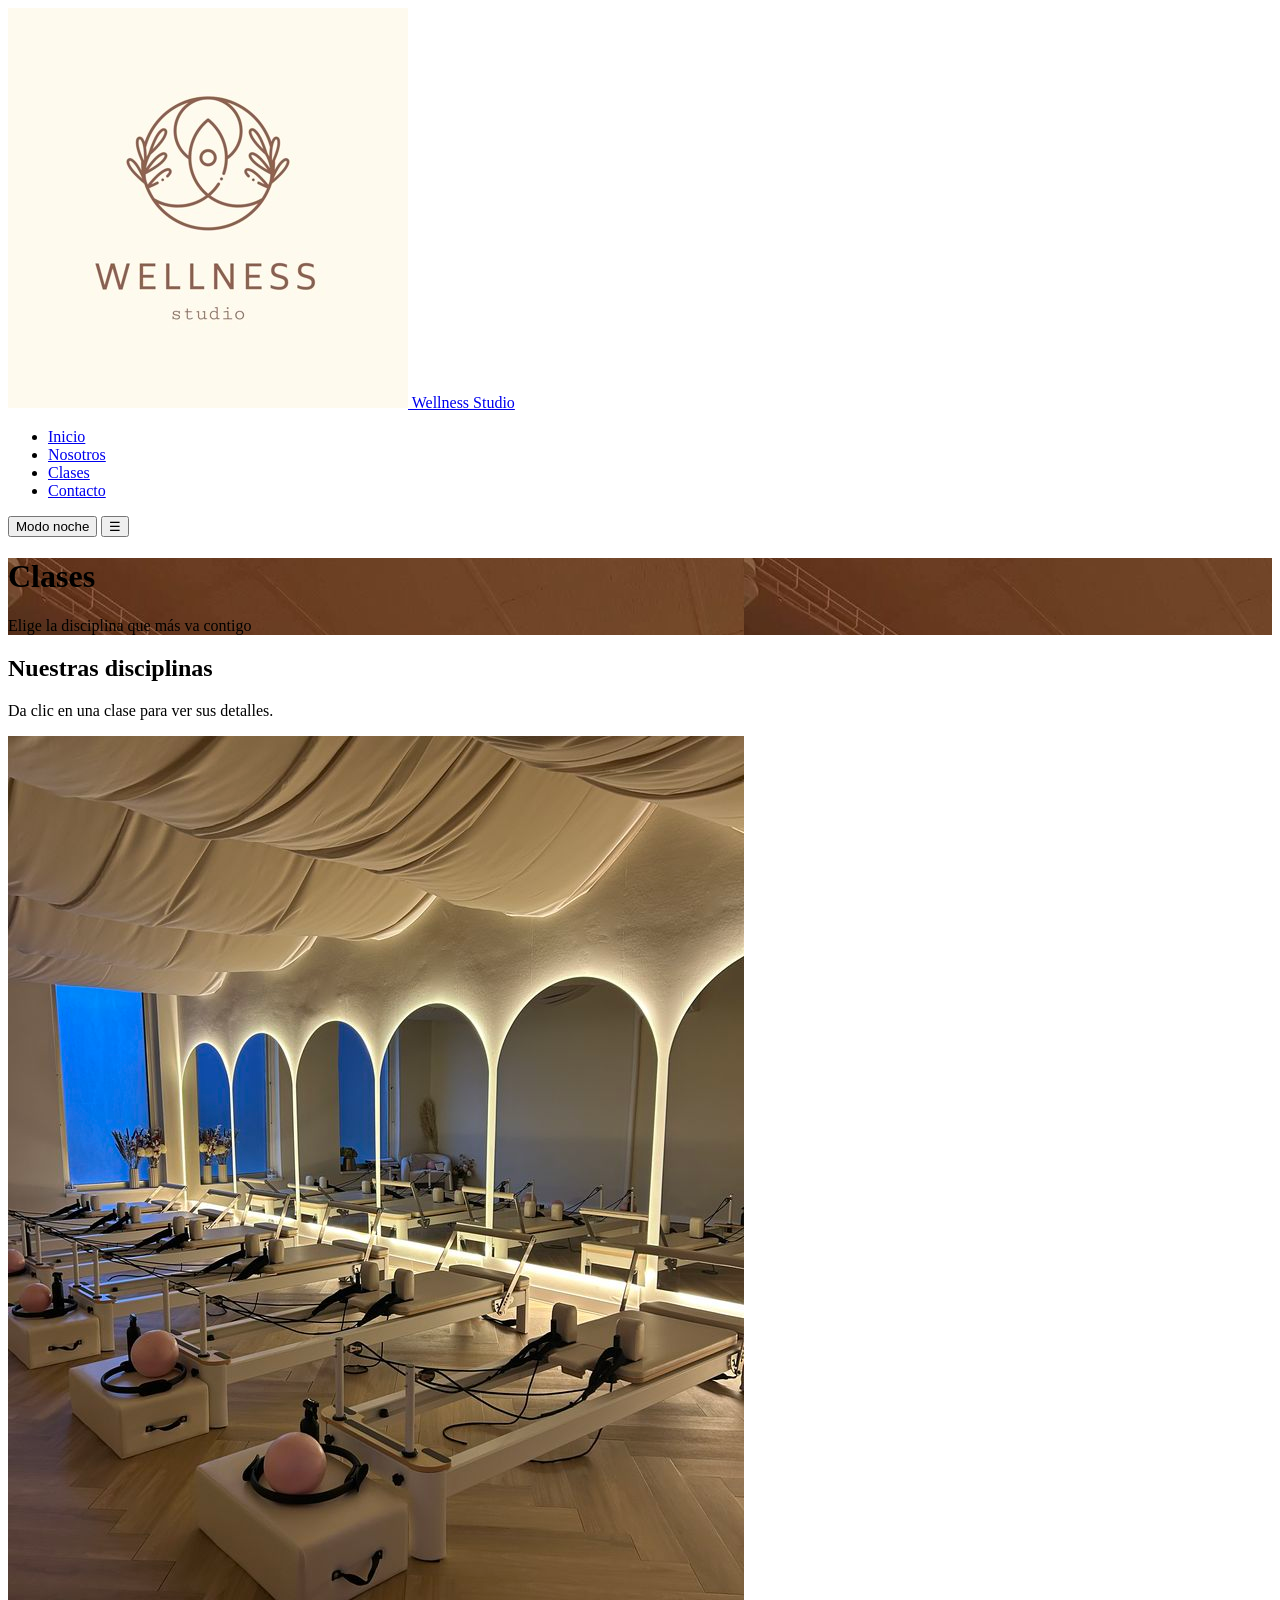
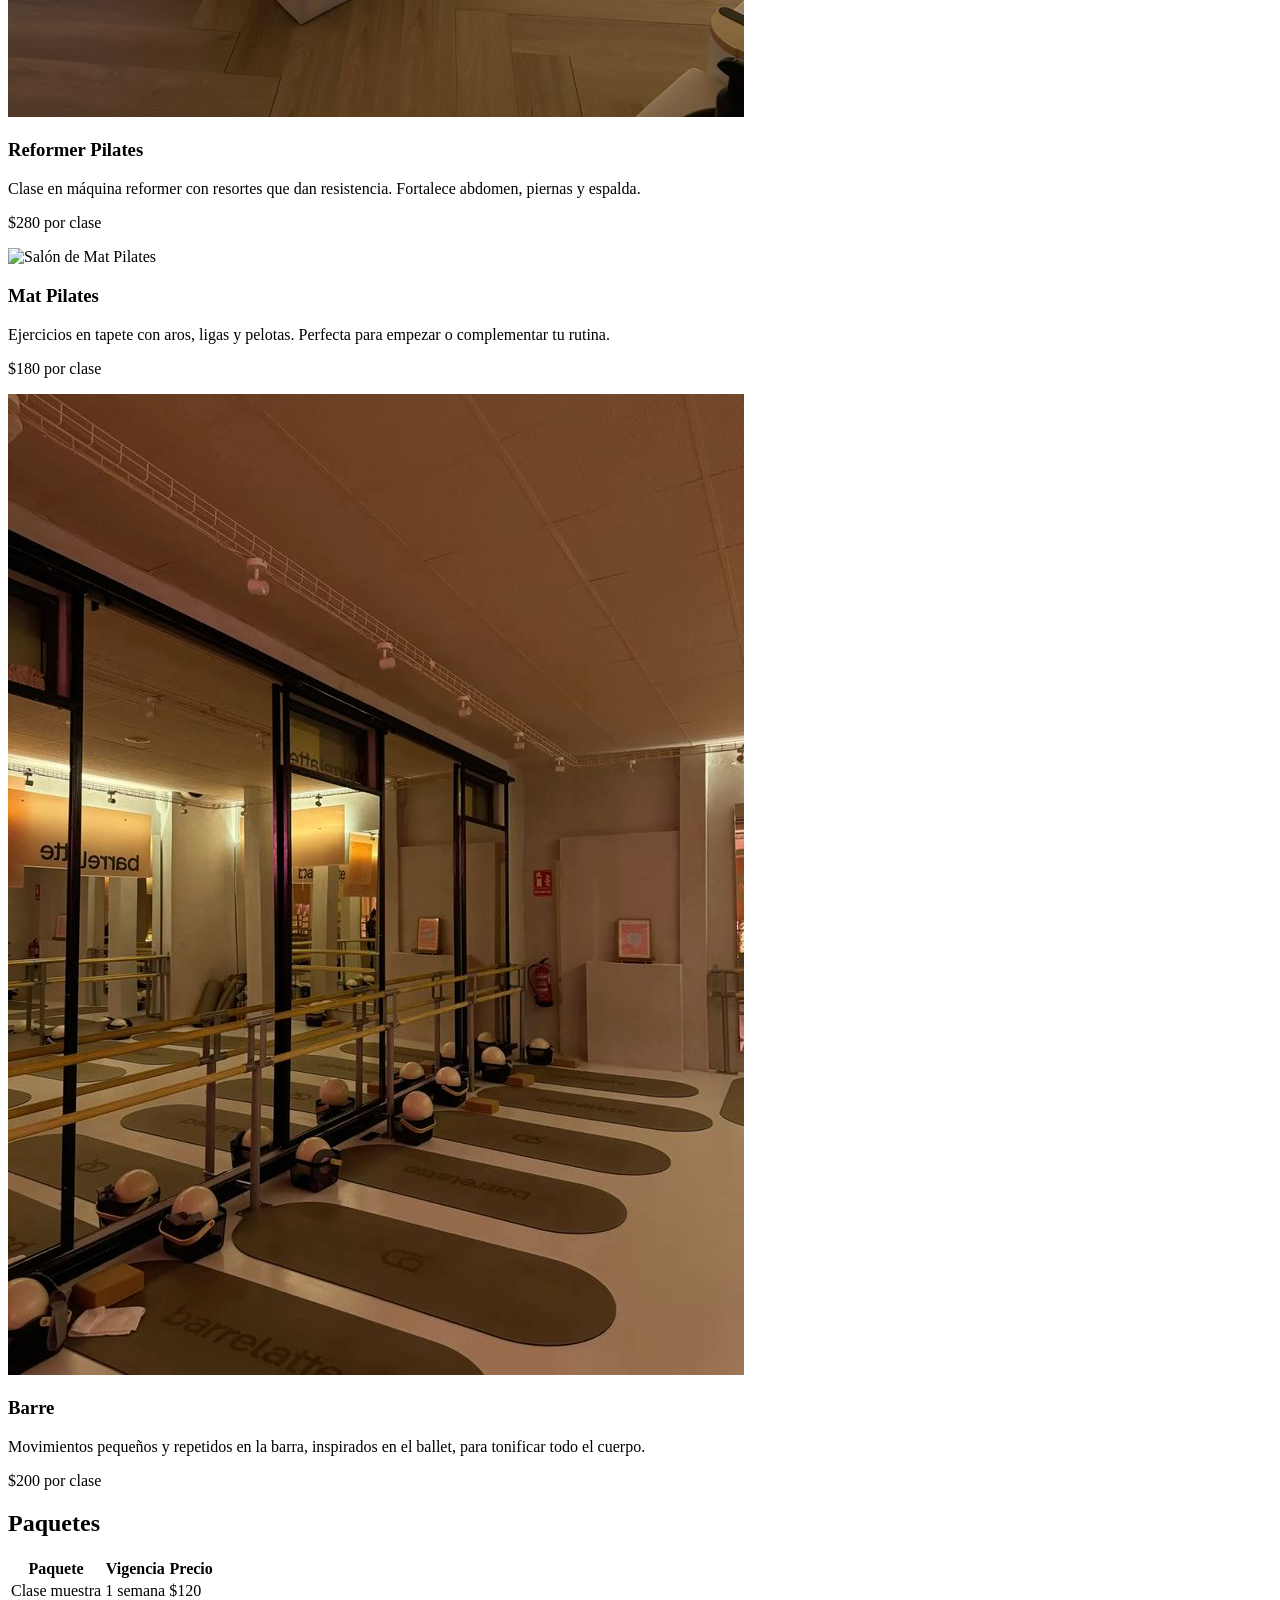
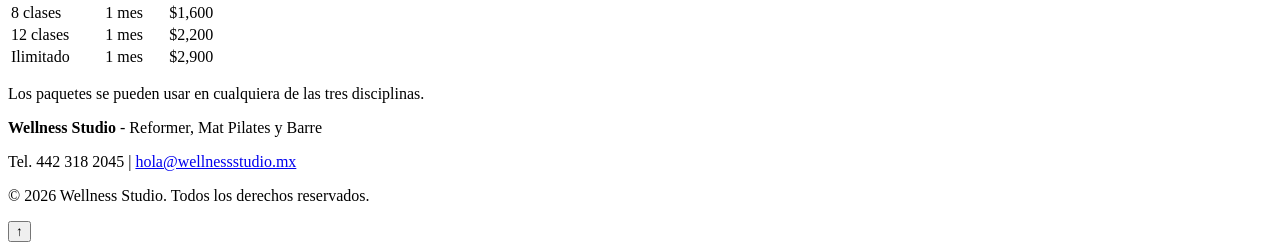
==== clases.html @ 2f32a02d "Agregar secciones html de Nosotros y Clases Nosotros para la historia del estudio, misión, visión e " ====
<!DOCTYPE html>
<html lang="es">
<head>
    <meta charset="UTF-8">
    <meta name="viewport" content="width=device-width, initial-scale=1.0">
    <title>Clases - Wellness Studio</title>
    <link rel="icon" href="img/logo.jpg" type="image/jpeg">

    
</head>
<body>

    <header class="barra-studio">
        <a href="index.html" class="logo-studio">
            <img src="img/logo.jpg" alt="Logo de Wellness Studio">
            Wellness Studio
        </a>
        <nav id="menu-principal">
            <ul class="menu-studio">
                <li><a href="index.html">Inicio</a></li>
                <li><a href="nosotros.html">Nosotros</a></li>
                <li><a href="clases.html" class="activo">Clases</a></li>
                <li><a href="contacto.html">Contacto</a></li>
            </ul>
        </nav>
        <button id="btn-noche">Modo noche</button>
        <button id="btn-menu-movil">&#9776;</button>
    </header>

    <div class="portada" style="background-image: url('img/barre_part.jpg');">
        <div class="velo">
            <h1>Clases</h1>
            <p>Elige la disciplina que más va contigo</p>
        </div>
    </div>

    <main>
        <section>
            <h2>Nuestras disciplinas</h2>
            <p>Da clic en una clase para ver sus detalles.</p>
            <div class="contenedor-clases">
                <div class="tarjeta-clase" data-clase="Reformer Pilates" data-duracion="50 min" data-cupo="8 personas" data-precio="$280">
                    <img src="img/reformer_part.jpg" alt="Salón de Reformer Pilates">
                    <h3>Reformer Pilates</h3>
                    <p>Clase en máquina reformer con resortes que dan resistencia. Fortalece abdomen, piernas y espalda.</p>
                    <p class="precio">$280 por clase</p>
                </div>
                <div class="tarjeta-clase" data-clase="Mat Pilates" data-duracion="50 min" data-cupo="12 personas" data-precio="$180">
                    <img src="img/matpilates_part.jpg" alt="Salón de Mat Pilates">
                    <h3>Mat Pilates</h3>
                    <p>Ejercicios en tapete con aros, ligas y pelotas. Perfecta para empezar o complementar tu rutina.</p>
                    <p class="precio">$180 por clase</p>
                </div>
                <div class="tarjeta-clase" data-clase="Barre" data-duracion="45 min" data-cupo="10 personas" data-precio="$200">
                    <img src="img/barre_part.jpg" alt="Salón de Barre">
                    <h3>Barre</h3>
                    <p>Movimientos pequeños y repetidos en la barra, inspirados en el ballet, para tonificar todo el cuerpo.</p>
                    <p class="precio">$200 por clase</p>
                </div>
            </div>

            <!-- aquí se escribe con jQuery la clase elegida -->
            <div id="clase-elegida" class="oculto"></div>
        </section>

        <section>
            <h2>Paquetes</h2>
            <table class="tabla-studio">
                <tr><th>Paquete</th><th>Vigencia</th><th>Precio</th></tr>
                <tr><td>Clase muestra</td><td>1 semana</td><td>$120</td></tr>
                <tr><td>8 clases</td><td>1 mes</td><td>$1,600</td></tr>
                <tr><td>12 clases</td><td>1 mes</td><td>$2,200</td></tr>
                <tr><td>Ilimitado</td><td>1 mes</td><td>$2,900</td></tr>
            </table>
            <p>Los paquetes se pueden usar en cualquiera de las tres disciplinas.</p>
        </section>
    </main>

    <footer>
        <p><strong>Wellness Studio</strong> - Reformer, Mat Pilates y Barre</p>
        <p>Tel. 442 318 2045 | <a href="mailto:hola@wellnessstudio.mx">hola@wellnessstudio.mx</a></p>
        <p id="fecha-hora"></p>
        <p>&copy; 2026 Wellness Studio. Todos los derechos reservados.</p>
    </footer>

    <button id="btn-subir">&#8593;</button>

    <script src="https://ajax.googleapis.com/ajax/libs/jquery/3.1.1/jquery.min.js"></script>

</body>
</html>
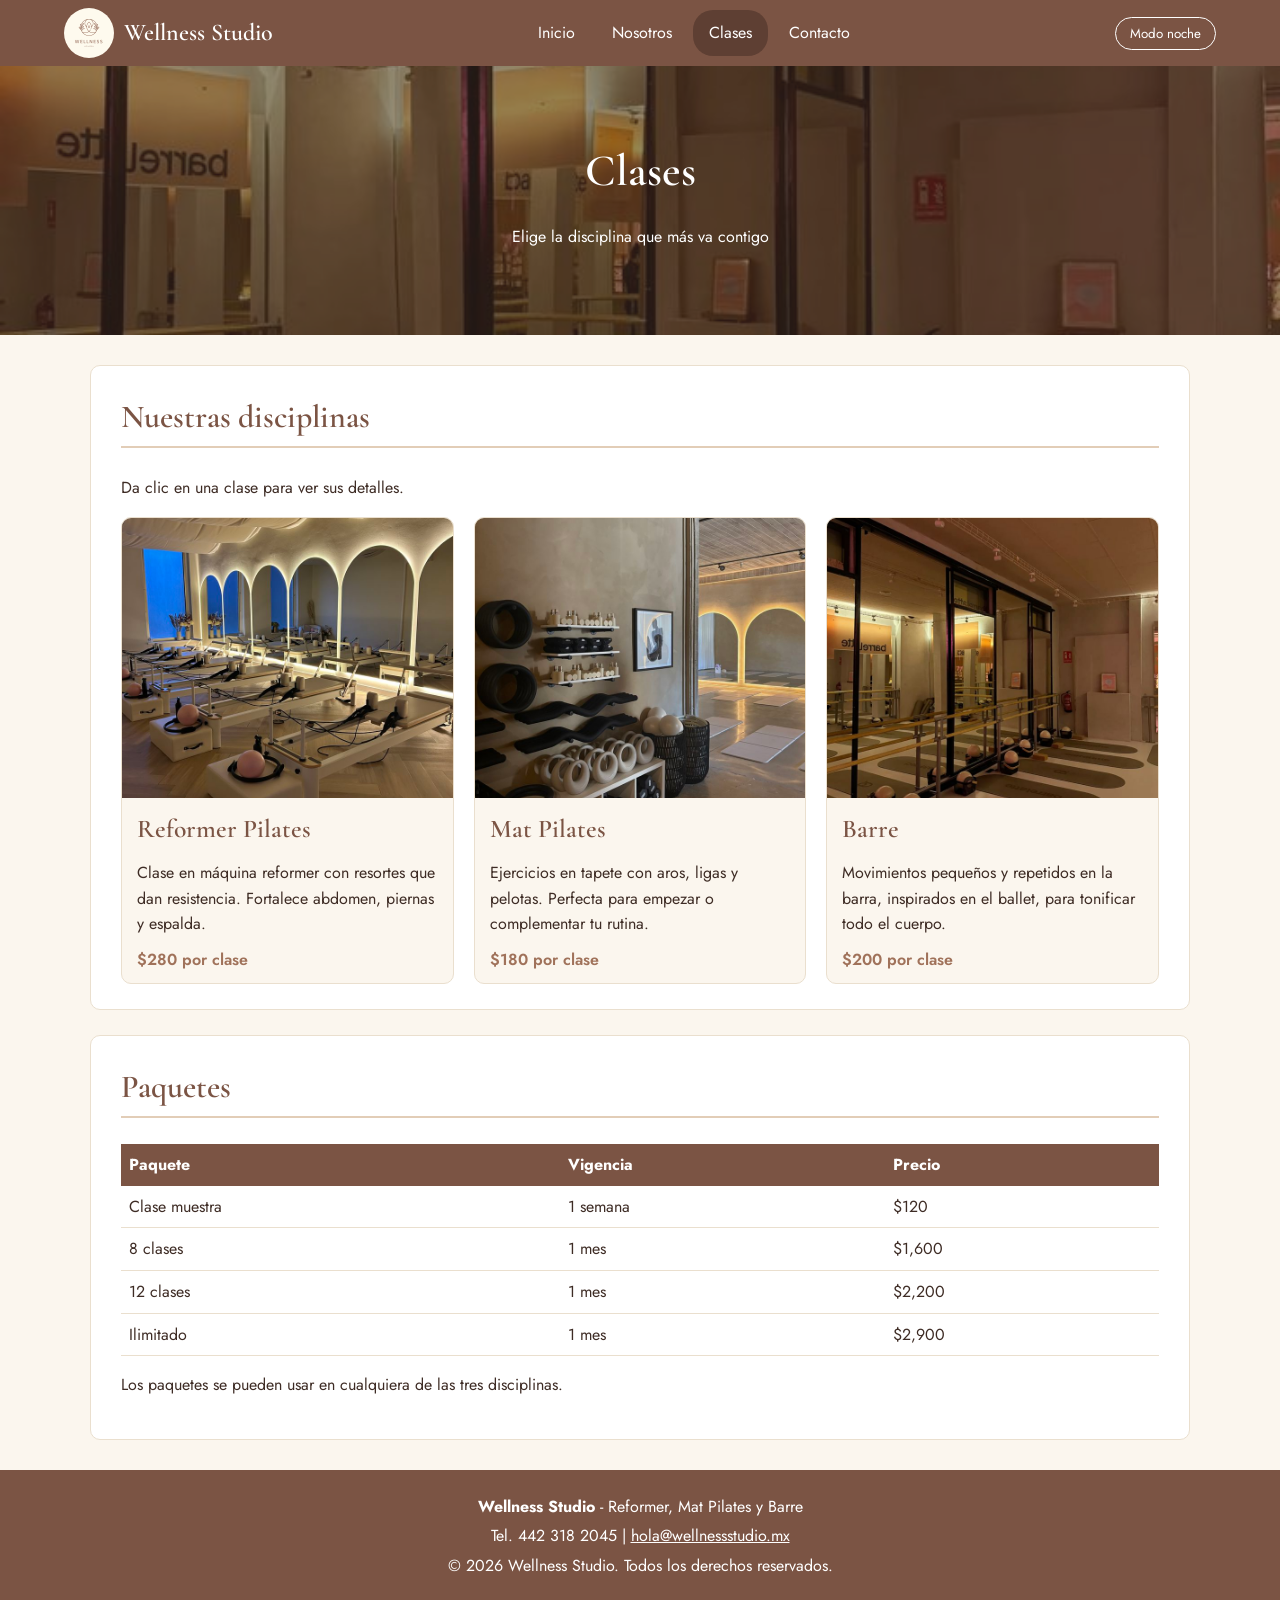
==== commit 165c9838: "Agregar identidad visual a la página web y linkearlo con html Añadir a página colores fuentes y esti" ====
--- a/clases.html
+++ b/clases.html
@@ -5,8 +5,8 @@
     <meta name="viewport" content="width=device-width, initial-scale=1.0">
     <title>Clases - Wellness Studio</title>
     <link rel="icon" href="img/logo.jpg" type="image/jpeg">
+    <link rel="stylesheet" href="css/style.css">
 
-    
 </head>
 <body>
 
--- a/css/style.css
+++ b/css/style.css
@@ -0,0 +1,540 @@
+@import url('https://fonts.googleapis.com/css2?family=Cormorant+Garamond:wght@500;600&family=Jost:wght@400;500;600&display=swap');
+
+/* Estilos globales de Wellness Studio */
+* {
+    box-sizing: border-box;
+}
+
+body {
+    font-family: 'Jost', Arial, Helvetica, sans-serif;
+    background-color: #fbf6ee;
+    color: #3e2c25;
+    margin: 0;
+    line-height: 1.6;
+}
+
+h1, h2, h3 {
+    font-family: 'Cormorant Garamond', Georgia, serif;
+    font-weight: 600;
+}
+
+a {
+    color: #7b5444;
+}
+
+.oculto {
+    display: none;
+}
+
+/* Barra superior de navegación */
+.barra-studio {
+    background-color: #7b5444;
+    position: sticky;
+    top: 0;
+    z-index: 10;
+    display: flex;
+    align-items: center;
+    justify-content: space-between;
+    flex-wrap: wrap;
+    padding: 8px 5%;
+}
+
+.logo-studio {
+    display: flex;
+    align-items: center;
+    gap: 10px;
+    color: white;
+    text-decoration: none;
+    font-family: 'Cormorant Garamond', Georgia, serif;
+    font-size: 1.5rem;
+    font-weight: 600;
+}
+
+.logo-studio img {
+    width: 50px;
+    border-radius: 50%;
+}
+
+.menu-studio {
+    list-style: none;
+    margin: 0;
+    padding: 0;
+}
+
+.menu-studio li {
+    display: inline-block;
+}
+
+.menu-studio a {
+    display: inline-block;
+    color: white;
+    text-decoration: none;
+    padding: 10px 16px;
+    border-radius: 20px;
+}
+
+.menu-studio a:hover,
+.menu-studio a.activo {
+    background-color: #5e3f33;
+}
+
+#btn-noche,
+#btn-menu-movil {
+    background: none;
+    color: white;
+    border: 1px solid white;
+    border-radius: 20px;
+    padding: 6px 14px;
+    cursor: pointer;
+    font-family: inherit;
+}
+
+#btn-menu-movil {
+    display: none;
+    font-size: 1.2rem;
+    border-radius: 4px;
+}
+
+/* Portadas con imagen de fondo */
+.portada {
+    background-size: cover;
+    background-position: center;
+    color: white;
+    text-align: center;
+}
+
+.velo {
+    background-color: rgba(62, 44, 37, 0.55);
+    padding: 70px 20px;
+}
+
+.portada h1 {
+    margin: 0;
+    font-size: 2.8rem;
+}
+
+.portada-inicio {
+    background-image: url("../img/reformer_part.jpg");
+}
+
+.portada-inicio .velo {
+    padding: 120px 20px;
+}
+
+.portada-inicio img {
+    width: 120px;
+    border-radius: 50%;
+}
+
+.portada-inicio h1 {
+    font-size: 3.4rem;
+}
+
+/* Layout principal */
+main {
+    width: 90%;
+    max-width: 1100px;
+    margin: 30px auto;
+}
+
+section {
+    background-color: white;
+    padding: 25px 30px;
+    margin-bottom: 25px;
+    border: 1px solid #eadfce;
+    border-radius: 10px;
+}
+
+section h2 {
+    color: #7b5444;
+    margin-top: 0;
+    font-size: 2rem;
+    border-bottom: 2px solid #e2cdb7;
+    padding-bottom: 4px;
+}
+
+/* Botones */
+.btn-studio {
+    display: inline-block;
+    background-color: #7b5444;
+    color: white;
+    padding: 10px 22px;
+    border: none;
+    border-radius: 25px;
+    font-family: inherit;
+    font-weight: 500;
+    text-decoration: none;
+    cursor: pointer;
+    margin: 5px 5px 5px 0;
+}
+
+.btn-studio:hover {
+    background-color: #5e3f33;
+}
+
+.btn-claro {
+    background-color: white;
+    color: #7b5444;
+}
+
+.btn-claro:hover {
+    background-color: #f3e9dc;
+}
+
+/* Cuadros en fila */
+.fila-studio {
+    display: flex;
+    gap: 20px;
+}
+
+.cuadro-studio {
+    flex: 1 1 0;
+    background-color: #fbf6ee;
+    border: 1px solid #e2cdb7;
+    padding: 20px;
+    border-radius: 10px;
+}
+
+.cuadro-studio h3 {
+    color: #7b5444;
+    margin: 0 0 6px;
+    font-size: 1.5rem;
+}
+
+.cuadro-studio p {
+    margin: 0;
+}
+
+/* Slider de clases (bxSlider) */
+.slider img {
+    width: 100%;
+    height: 420px;
+    object-fit: cover;
+}
+
+.bx-wrapper {
+    max-width: 850px !important;
+    margin: 0 auto 50px;
+    border: 0;
+    box-shadow: none;
+}
+
+.bx-wrapper .bx-caption {
+    background-color: rgba(62, 44, 37, 0.7);
+}
+
+.bx-wrapper .bx-caption span {
+    font-family: 'Jost', Arial, sans-serif;
+    font-size: 1rem;
+}
+
+/* Tabla de horarios y precios */
+.tabla-studio {
+    width: 100%;
+    border-collapse: collapse;
+}
+
+.tabla-studio th {
+    background-color: #7b5444;
+    color: white;
+    text-align: left;
+    padding: 8px;
+}
+
+.tabla-studio td {
+    padding: 8px;
+    border-bottom: 1px solid #eadfce;
+}
+
+/* Nosotros */
+.historia {
+    display: flex;
+    flex-wrap: wrap;
+    gap: 25px;
+    align-items: center;
+}
+
+.historia div {
+    flex: 1 1 300px;
+}
+
+.historia img {
+    flex: 1 1 280px;
+    max-width: 400px;
+    width: 100%;
+    height: 340px;
+    object-fit: cover;
+    border-radius: 10px;
+}
+
+.instalaciones {
+    display: flex;
+    flex-wrap: wrap;
+    gap: 12px;
+}
+
+.espacio {
+    flex: 1 1 220px;
+    margin: 0;
+}
+
+.espacio img {
+    width: 100%;
+    height: 300px;
+    object-fit: cover;
+    border-radius: 10px;
+}
+
+.espacio figcaption {
+    text-align: center;
+    font-weight: 500;
+}
+
+/* Clases */
+.contenedor-clases {
+    display: flex;
+    flex-wrap: wrap;
+    gap: 20px;
+}
+
+.tarjeta-clase {
+    flex: 1 1 260px;
+    border: 1px solid #eadfce;
+    border-radius: 10px;
+    overflow: hidden;
+    background-color: #fbf6ee;
+    cursor: pointer;
+    transition: transform 0.2s;
+}
+
+.tarjeta-clase:hover {
+    transform: translateY(-4px);
+}
+
+.tarjeta-clase.elegida {
+    border: 2px solid #7b5444;
+}
+
+.tarjeta-clase img {
+    width: 100%;
+    height: 280px;
+    object-fit: cover;
+}
+
+.tarjeta-clase h3,
+.tarjeta-clase p {
+    margin: 4px 15px 10px;
+}
+
+.tarjeta-clase h3 {
+    font-size: 1.6rem;
+    color: #7b5444;
+}
+
+.precio {
+    color: #a0725a;
+    font-weight: 600;
+}
+
+#clase-elegida {
+    margin-top: 20px;
+    background-color: #f3e9dc;
+    padding: 15px 20px;
+    border-radius: 10px;
+}
+
+/* Contacto */
+.contacto-fila {
+    display: flex;
+    flex-wrap: wrap;
+    gap: 25px;
+}
+
+.contacto-fila form {
+    flex: 2 1 340px;
+}
+
+.datos-studio {
+    flex: 1 1 240px;
+}
+
+.datos-studio img {
+    width: 100%;
+    max-width: 260px;
+    border-radius: 10px;
+}
+
+.campo {
+    display: flex;
+    flex-direction: column;
+    margin-bottom: 12px;
+}
+
+label {
+    font-weight: 500;
+}
+
+input, textarea, select {
+    width: 100%;
+    border: 1px solid #d6c4b0;
+    border-radius: 6px;
+    padding: 9px;
+    font-family: inherit;
+    font-size: 1rem;
+}
+
+.error-mensaje {
+    color: #c0392b;
+    font-size: 0.85rem;
+}
+
+.input-error {
+    border-color: #c0392b;
+}
+
+.exito {
+    background-color: #e3f1e0;
+    color: #2e5b27;
+    padding: 12px;
+    border-radius: 6px;
+}
+
+.mapa iframe {
+    width: 100%;
+    height: 400px;
+    border-radius: 10px;
+}
+
+/* Pie de página */
+footer {
+    background-color: #7b5444;
+    color: white;
+    text-align: center;
+    padding: 20px 10px;
+}
+
+footer p {
+    margin: 4px 0;
+}
+
+footer a {
+    color: white;
+}
+
+#fecha-hora {
+    font-size: 0.9rem;
+    opacity: 0.9;
+}
+
+#btn-subir {
+    display: none;
+    position: fixed;
+    right: 20px;
+    bottom: 20px;
+    width: 45px;
+    height: 45px;
+    border-radius: 50%;
+    border: none;
+    background-color: #a0725a;
+    color: white;
+    font-size: 1.3rem;
+    cursor: pointer;
+    z-index: 15;
+}
+
+/* Modo noche (tema oscuro) */
+body.noche {
+    background-color: #1f1915;
+    color: #eee3d6;
+}
+
+body.noche section,
+body.noche .cuadro-studio,
+body.noche .tarjeta-clase,
+body.noche #clase-elegida {
+    background-color: #2c231e;
+    border-color: #4a3b32;
+}
+
+body.noche section h2,
+body.noche h3,
+body.noche main a {
+    color: #e2c3a6;
+}
+
+body.noche input,
+body.noche textarea {
+    background-color: #1f1915;
+    color: #eee3d6;
+}
+
+/* Diseño responsivo */
+@media (max-width: 850px) {
+    #btn-menu-movil {
+        display: block;
+    }
+
+    #btn-noche {
+        margin-left: auto;
+        margin-right: 10px;
+    }
+
+    nav {
+        display: none;
+        width: 100%;
+        order: 3;
+    }
+
+    nav.abierto {
+        display: block;
+    }
+
+    .menu-studio li,
+    .menu-studio a {
+        display: block;
+    }
+}
+
+@media (max-width: 600px) {
+    .barra-studio {
+        padding: 8px 4%;
+    }
+
+    .logo-studio {
+        font-size: 1.15rem;
+    }
+
+    .logo-studio img {
+        width: 40px;
+    }
+
+    #btn-noche {
+        padding: 5px 10px;
+        font-size: 0.8rem;
+    }
+
+    section {
+        padding: 18px 15px;
+    }
+
+    .portada h1,
+    .portada-inicio h1 {
+        font-size: 2.1rem;
+    }
+
+    .portada-inicio .velo {
+        padding: 70px 20px;
+    }
+
+    .fila-studio {
+        flex-direction: column;
+    }
+
+    .slider img {
+        height: 250px;
+    }
+
+    .mapa iframe {
+        height: 300px;
+    }
+}
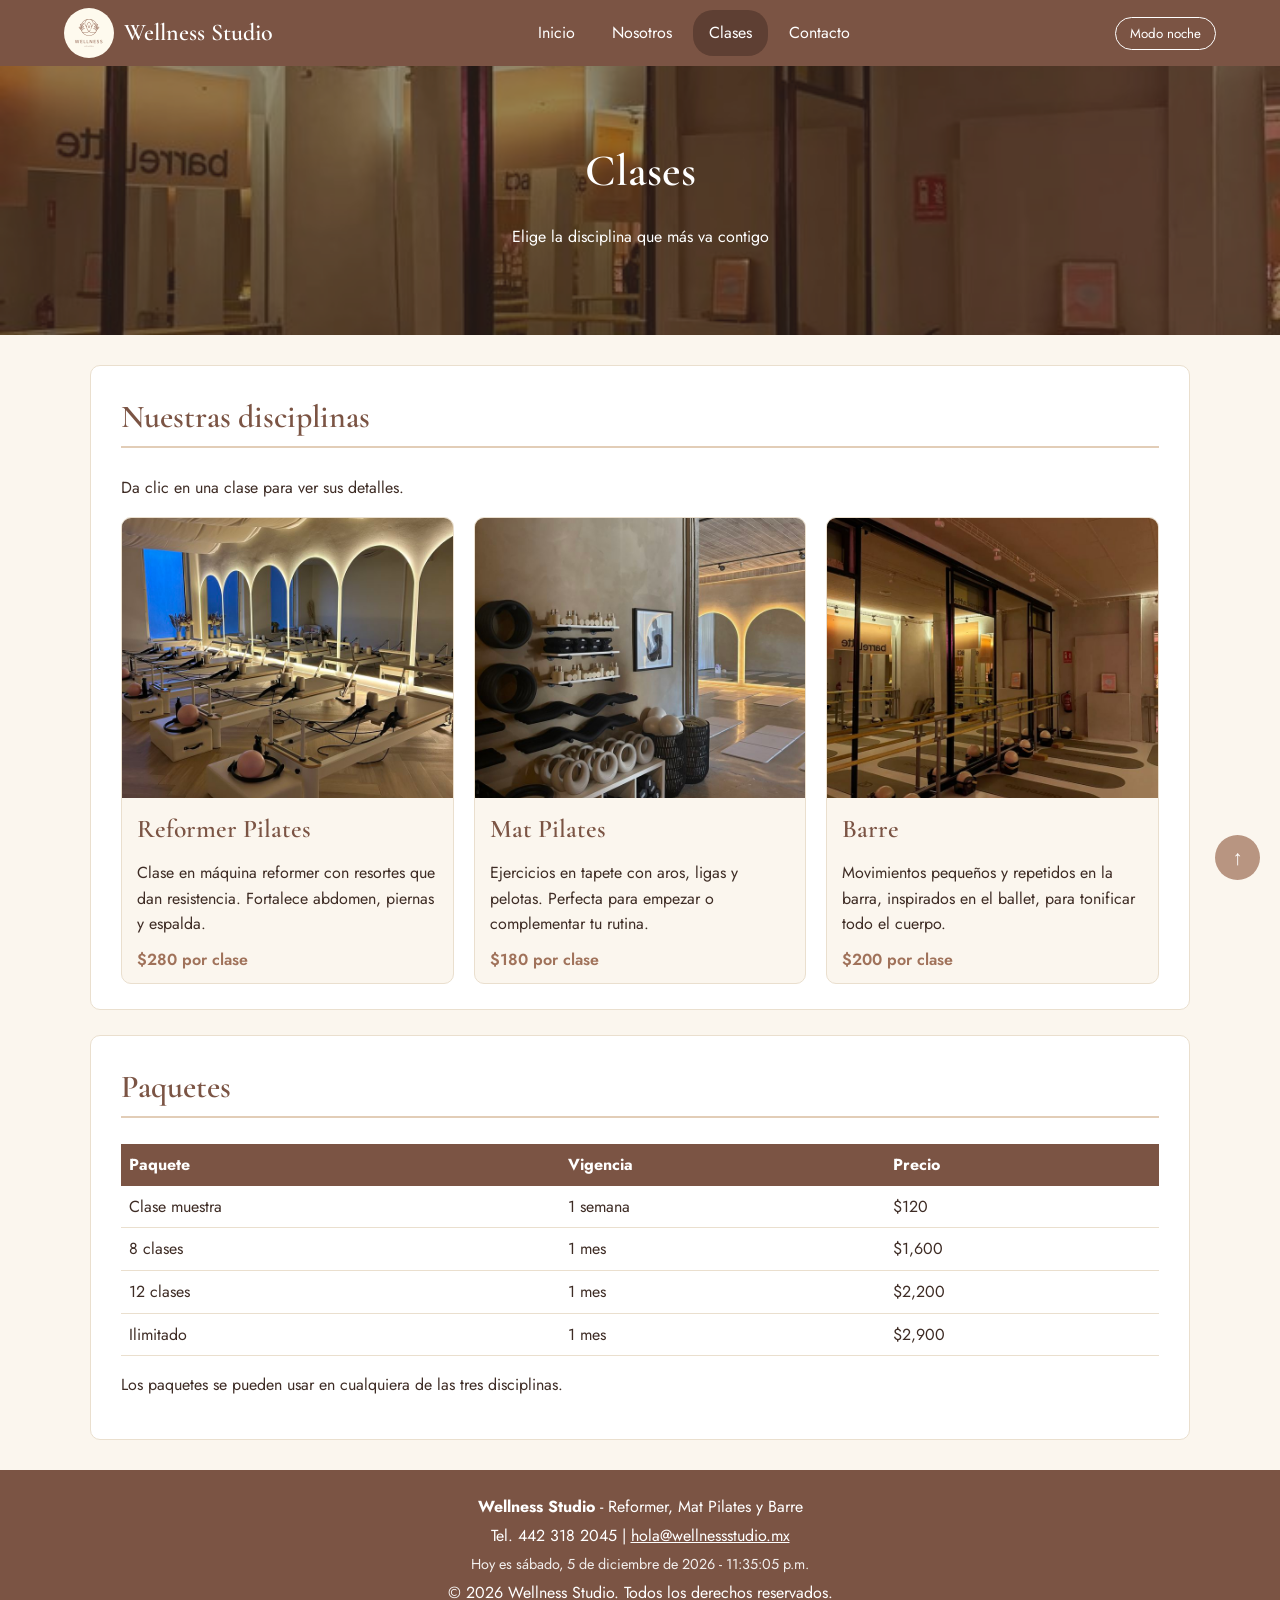
==== commit 044e4070: "Agrega fecha y hora, modo noche, menú móvil y botón ir arriba Fecha y hora en el footer que se actua" ====
--- a/clases.html
+++ b/clases.html
@@ -86,6 +86,7 @@
     <button id="btn-subir">&#8593;</button>
 
     <script src="https://ajax.googleapis.com/ajax/libs/jquery/3.1.1/jquery.min.js"></script>
+    <script src="js/studio.js"></script>
 
 </body>
 </html>
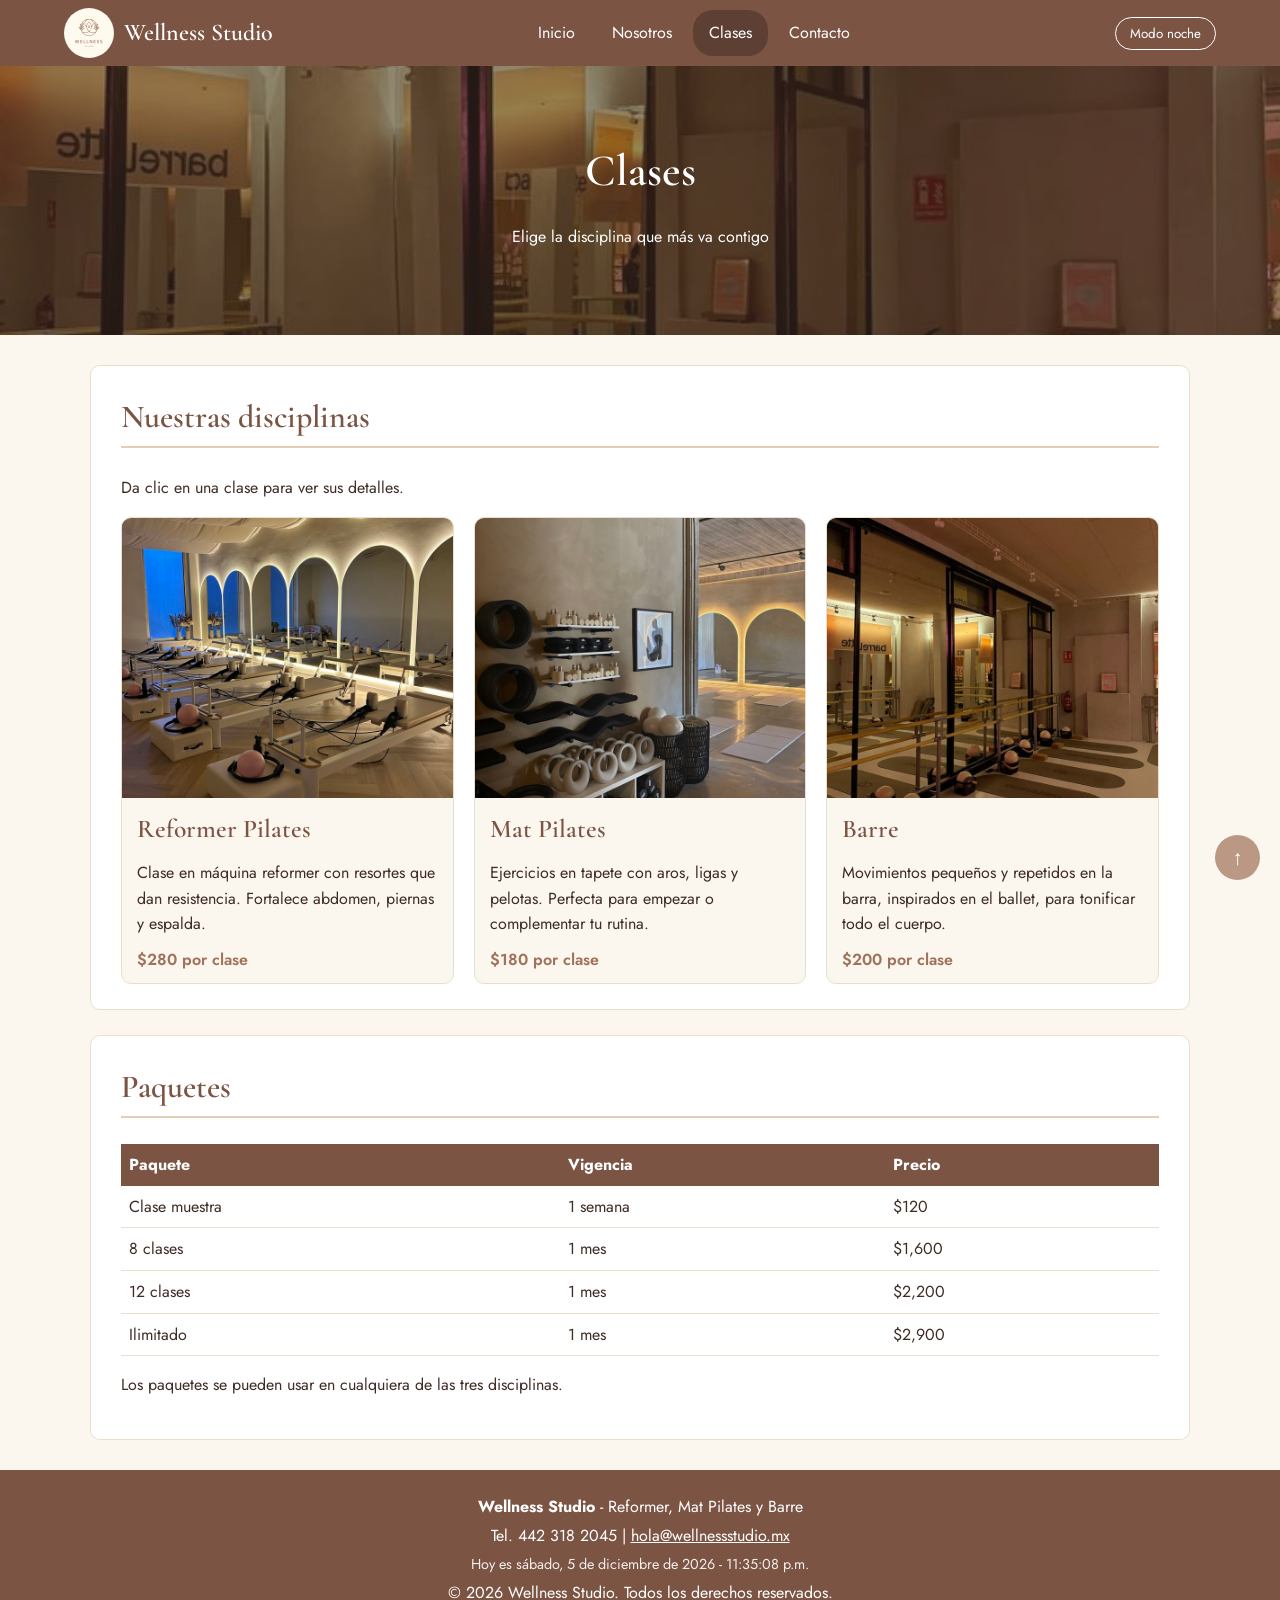
==== commit 71952bc5: "Agregar efectos y manipulación del DOM Archivo nostros.js con slideDown y slideUp para la historia, " ====
--- a/clases.html
+++ b/clases.html
@@ -87,6 +87,7 @@
 
     <script src="https://ajax.googleapis.com/ajax/libs/jquery/3.1.1/jquery.min.js"></script>
     <script src="js/studio.js"></script>
+    <script src="js/clases.js"></script>
 
 </body>
 </html>
